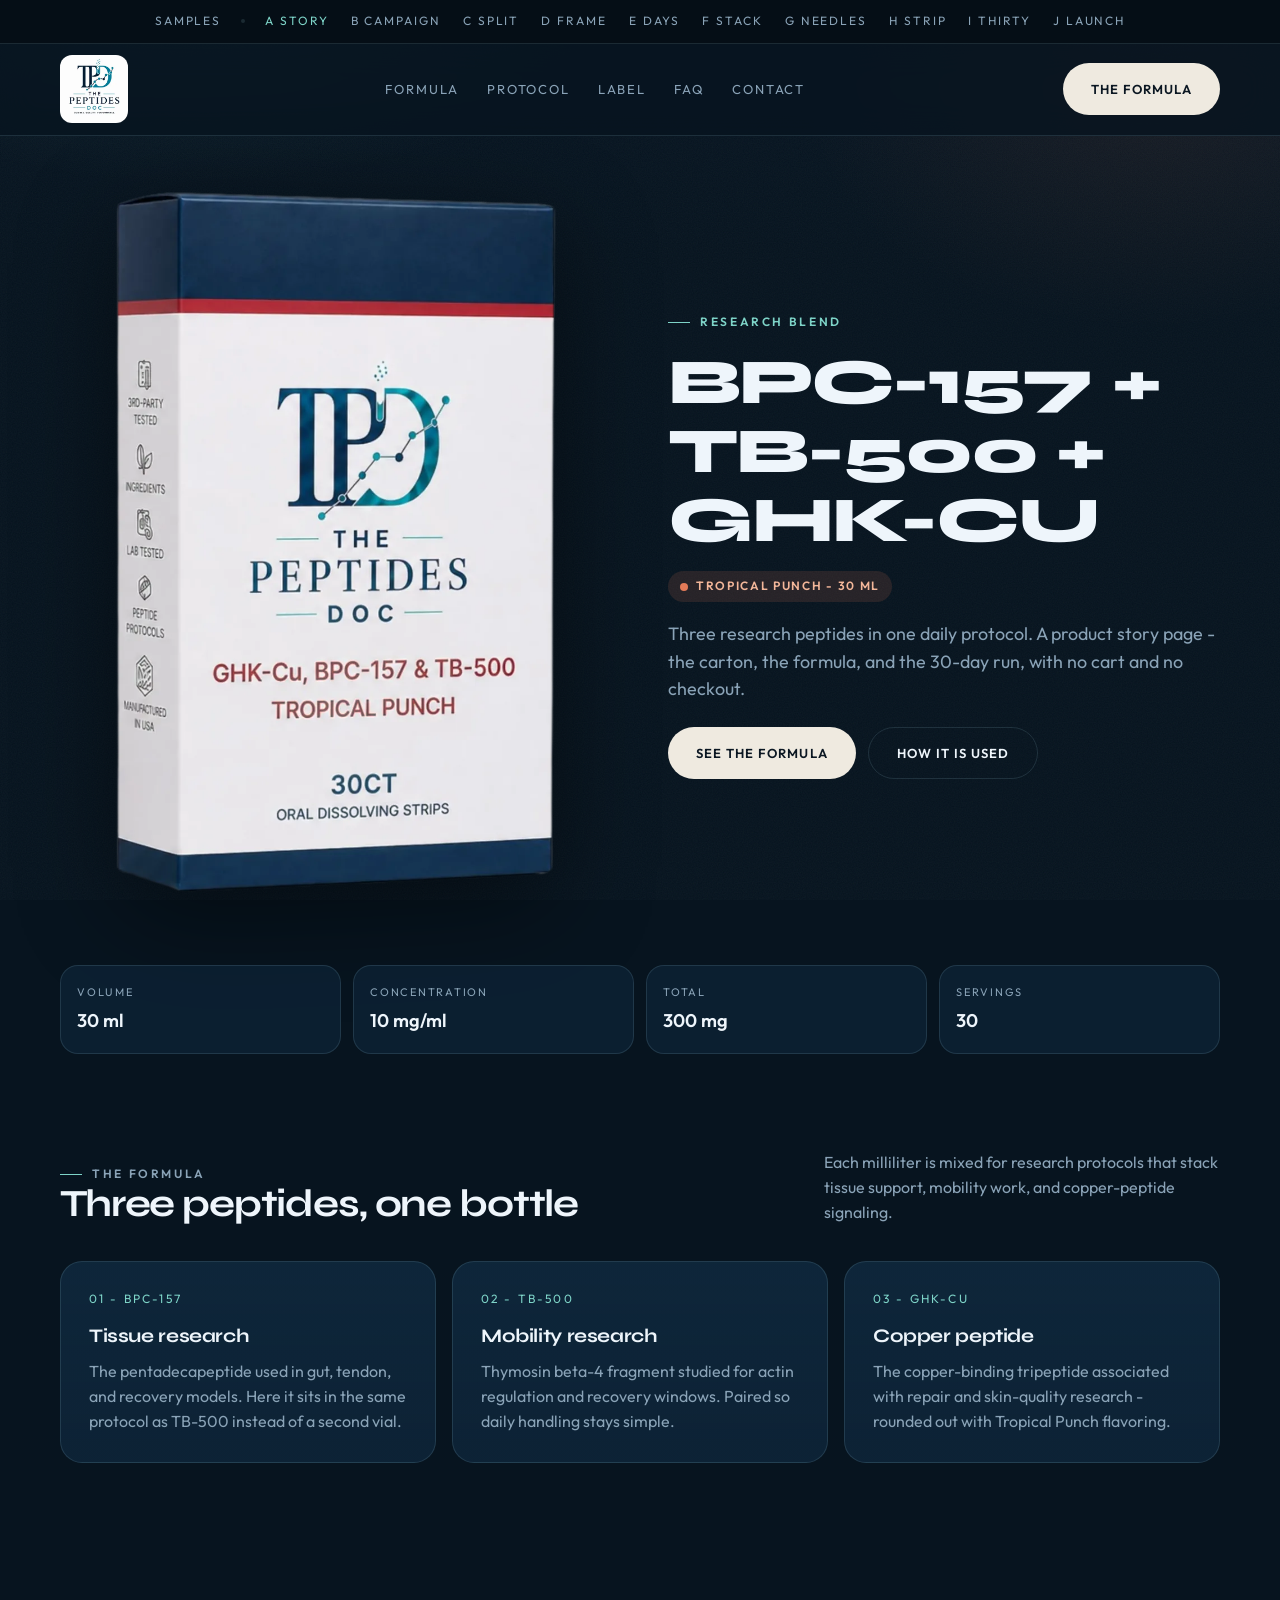
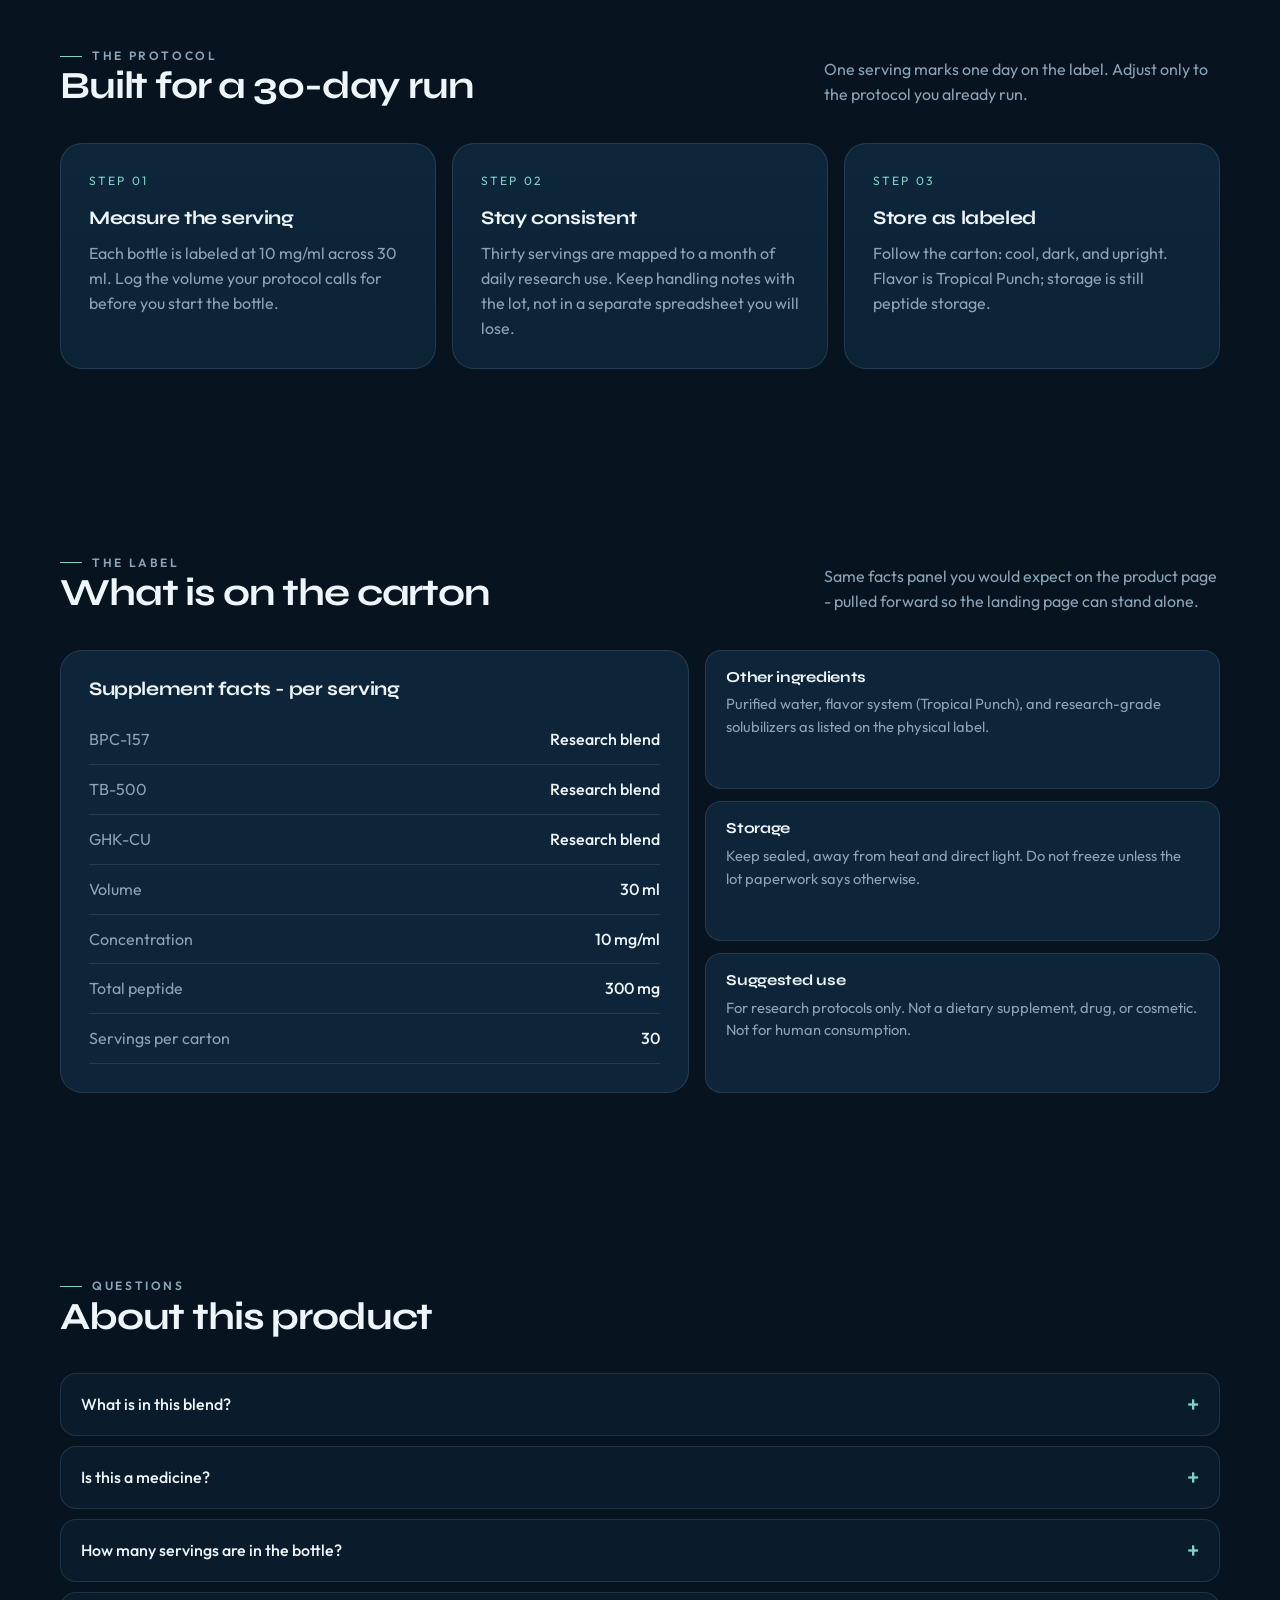
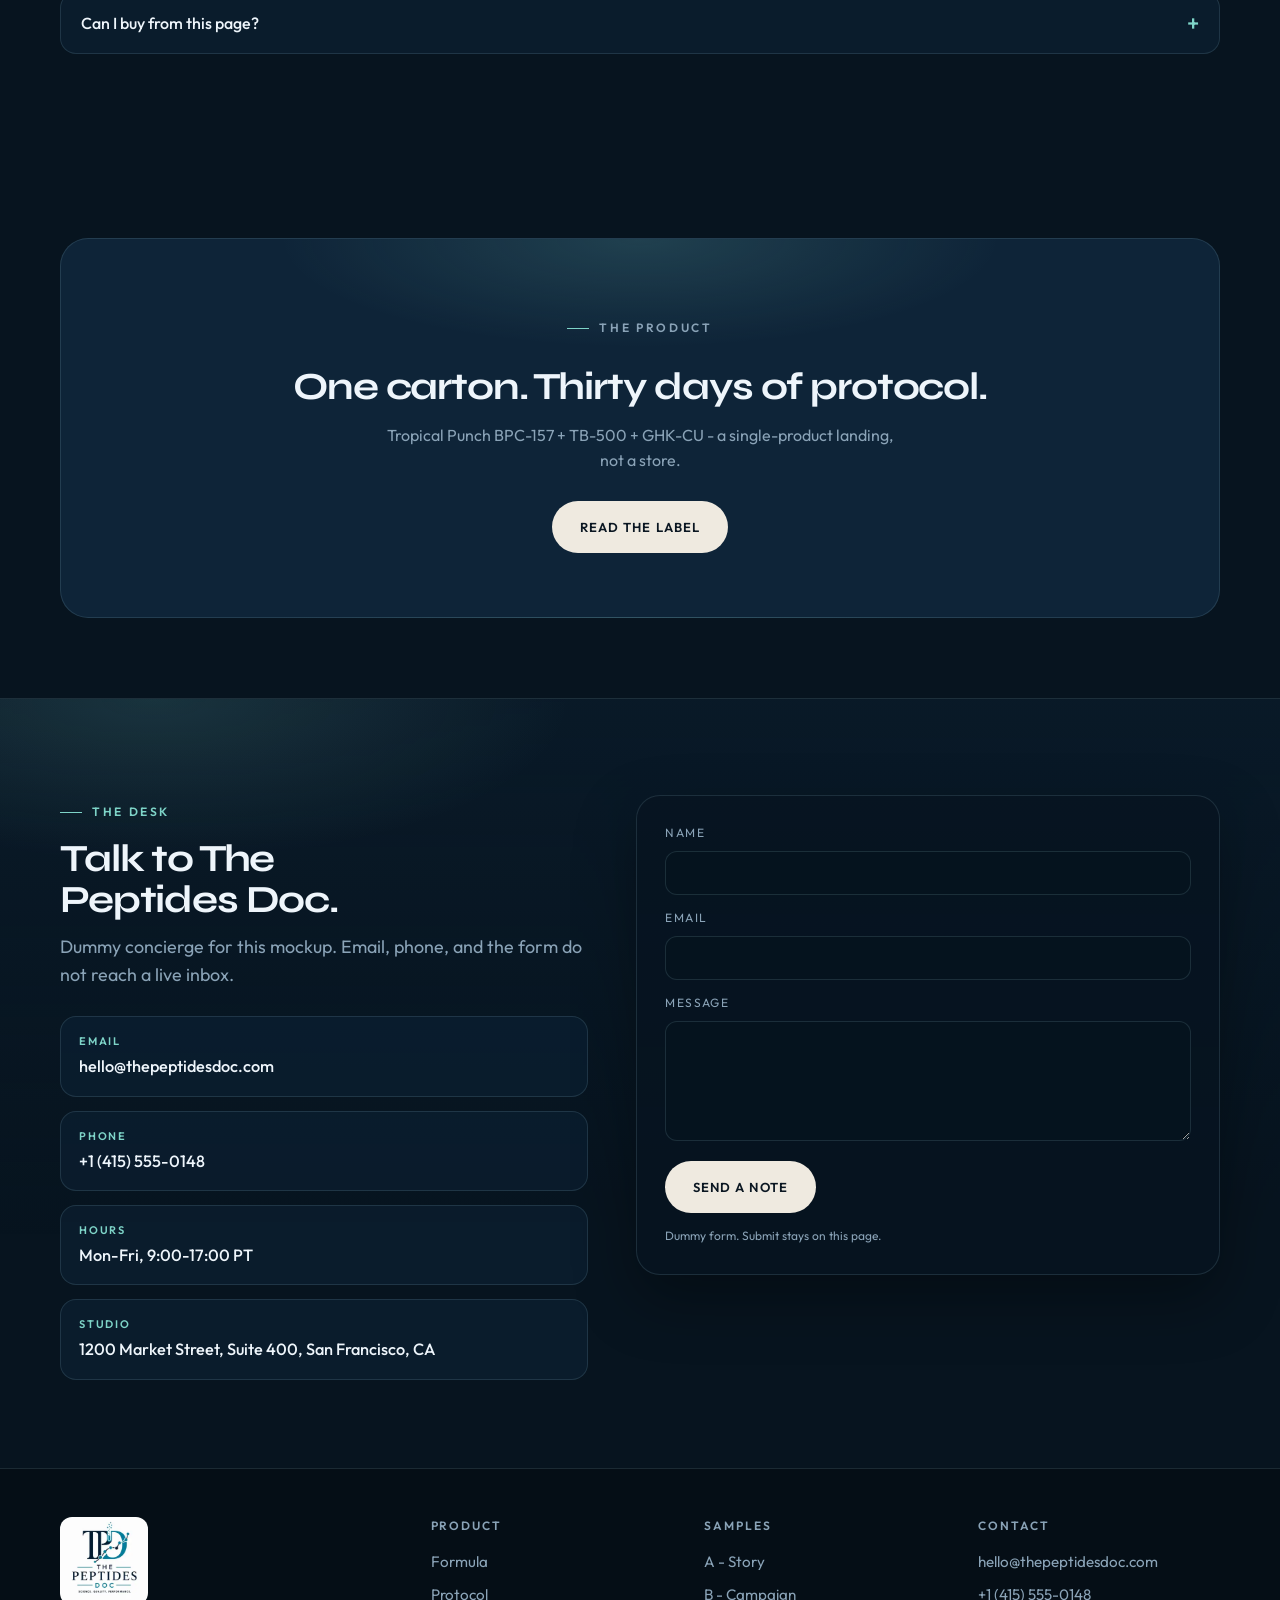
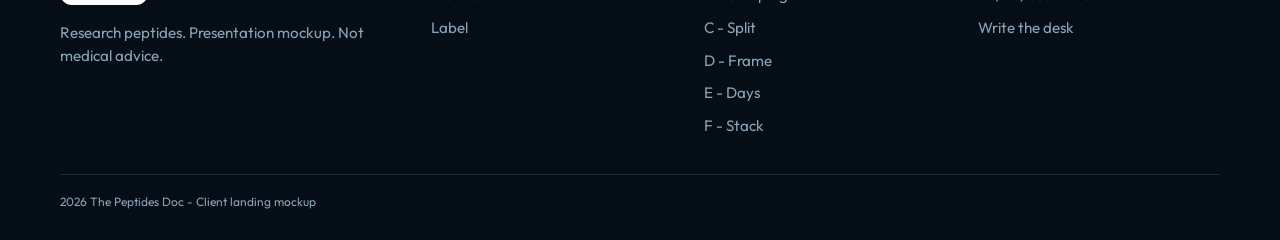
==== samples/a-store-matched copy.html @ 36b16c6d "first commit" ====
<!DOCTYPE html>
<html lang="en">
<head>
  <meta charset="UTF-8" />
  <meta name="viewport" content="width=device-width, initial-scale=1" />
  <title>Sample A - Product story | The Peptides Doc</title>
  <link rel="preconnect" href="https://fonts.googleapis.com" />
  <link rel="preconnect" href="https://fonts.gstatic.com" crossorigin />
  <link href="https://fonts.googleapis.com/css2?family=Outfit:wght@300;400;500;600;700&family=Syne:wght@600;700;800&display=swap" rel="stylesheet" />
  <link rel="stylesheet" href="../css/theme.css" />
</head>
<body class="layout-a">
  <div class="noise" aria-hidden="true"></div>
  <div class="presenter">
    <a href="../index.html">Samples</a>
    <span class="sep"></span>
    <a href="a-store-matched.html" aria-current="page">A Story</a>
    <a href="b-centered.html">B Campaign</a>
    <a href="c-split.html">C Split</a>
    <a href="d-cinematic.html">D Frame</a>
    <a href="e-timeline.html">E Days</a>
    <a href="f-chapters.html">F Stack</a>
    <a href="g-needles.html">G Needles</a>
    <a href="h-needles.html">H Strip</a>
    <a href="i-needles.html">I Thirty</a>
    <a href="j-launch.html">J Launch</a>
  </div>
  <header class="site-header">
    <div class="header-inner">
      <a class="brand" href="../index.html">
        <img src="../assets/logo.webp" alt="The Peptides Doc" />
      </a>
      <nav class="nav" aria-label="Primary">
        <a href="#formula">Formula</a>
        <a href="#protocol">Protocol</a>
        <a href="#label">Label</a>
        <a href="#faq">FAQ</a>
        <a href="#contact">Contact</a>
      </nav>
      <div class="header-cta">
        <a class="btn" href="#formula">The formula</a>
        <button class="menu-toggle" type="button" aria-expanded="false" aria-label="Open menu"><span></span></button>
      </div>
    </div>
  </header>
  <main>
    <section class="wrap hero">
      <div class="product-stage">
        <img src="../assets/product_img.webp" alt="The Peptides Doc GHK-Cu, BPC-157 and TB-500 Tropical Punch box" />
      </div>
      <div class="hero-copy">
        <p class="kicker">Research blend</p>
        <h1>BPC-157 + TB-500 + GHK-CU</h1>
        <p class="flavor-chip" style="margin: 16px 0 0"><i></i> Tropical Punch - 30 ml</p>
        <p class="lede">Three research peptides in one daily protocol. A product story page - the carton, the formula, and the 30-day run, with no cart and no checkout.</p>
        <div class="hero-actions">
          <a class="btn" href="#formula">See the formula</a>
          <a class="btn btn-ghost" href="#protocol">How it is used</a>
        </div>
      </div>
    </section>
    <section class="wrap">
      <div class="specs">
        <div class="spec"><span>Volume</span><strong>30 ml</strong></div>
        <div class="spec"><span>Concentration</span><strong>10 mg/ml</strong></div>
        <div class="spec"><span>Total</span><strong>300 mg</strong></div>
        <div class="spec"><span>Servings</span><strong>30</strong></div>
      </div>
    </section>

    <section class="section wrap" id="formula">
      <div class="section-head">
        <div>
          <p class="kicker">The formula</p>
          <h2>Three peptides, one bottle</h2>
        </div>
        <p>Each milliliter is mixed for research protocols that stack tissue support, mobility work, and copper-peptide signaling.</p>
      </div>
      <div class="grid-3">
        <article class="card">
          <div class="idx">01 - BPC-157</div>
          <h3>Tissue research</h3>
          <p>The pentadecapeptide used in gut, tendon, and recovery models. Here it sits in the same protocol as TB-500 instead of a second vial.</p>
        </article>
        <article class="card">
          <div class="idx">02 - TB-500</div>
          <h3>Mobility research</h3>
          <p>Thymosin beta-4 fragment studied for actin regulation and recovery windows. Paired so daily handling stays simple.</p>
        </article>
        <article class="card">
          <div class="idx">03 - GHK-CU</div>
          <h3>Copper peptide</h3>
          <p>The copper-binding tripeptide associated with repair and skin-quality research - rounded out with Tropical Punch flavoring.</p>
        </article>
      </div>
    </section>

    <section class="section wrap" id="protocol">
      <div class="section-head">
        <div>
          <p class="kicker">The protocol</p>
          <h2>Built for a 30-day run</h2>
        </div>
        <p>One serving marks one day on the label. Adjust only to the protocol you already run.</p>
      </div>
      <div class="grid-3">
        <article class="card">
          <div class="idx">Step 01</div>
          <h3>Measure the serving</h3>
          <p>Each bottle is labeled at 10 mg/ml across 30 ml. Log the volume your protocol calls for before you start the bottle.</p>
        </article>
        <article class="card">
          <div class="idx">Step 02</div>
          <h3>Stay consistent</h3>
          <p>Thirty servings are mapped to a month of daily research use. Keep handling notes with the lot, not in a separate spreadsheet you will lose.</p>
        </article>
        <article class="card">
          <div class="idx">Step 03</div>
          <h3>Store as labeled</h3>
          <p>Follow the carton: cool, dark, and upright. Flavor is Tropical Punch; storage is still peptide storage.</p>
        </article>
      </div>
    </section>

    <section class="section wrap" id="label">
      <div class="section-head">
        <div>
          <p class="kicker">The label</p>
          <h2>What is on the carton</h2>
        </div>
        <p>Same facts panel you would expect on the product page - pulled forward so the landing page can stand alone.</p>
      </div>
      <div class="label-grid">
        <div class="facts">
          <h3>Supplement facts - per serving</h3>
          <div class="facts-row"><span>BPC-157</span><strong>Research blend</strong></div>
          <div class="facts-row"><span>TB-500</span><strong>Research blend</strong></div>
          <div class="facts-row"><span>GHK-CU</span><strong>Research blend</strong></div>
          <div class="facts-row"><span>Volume</span><strong>30 ml</strong></div>
          <div class="facts-row"><span>Concentration</span><strong>10 mg/ml</strong></div>
          <div class="facts-row"><span>Total peptide</span><strong>300 mg</strong></div>
          <div class="facts-row"><span>Servings per carton</span><strong>30</strong></div>
        </div>
        <div class="side-notes">
          <div class="note">
            <h3>Other ingredients</h3>
            <p>Purified water, flavor system (Tropical Punch), and research-grade solubilizers as listed on the physical label.</p>
          </div>
          <div class="note">
            <h3>Storage</h3>
            <p>Keep sealed, away from heat and direct light. Do not freeze unless the lot paperwork says otherwise.</p>
          </div>
          <div class="note">
            <h3>Suggested use</h3>
            <p>For research protocols only. Not a dietary supplement, drug, or cosmetic. Not for human consumption.</p>
          </div>
        </div>
      </div>
    </section>

    <section class="section wrap" id="faq">
      <div class="section-head">
        <div>
          <p class="kicker">Questions</p>
          <h2>About this product</h2>
        </div>
      </div>
      <div class="faq">
        <div class="faq-item">
          <button type="button" aria-expanded="false">What is in this blend?<span>+</span></button>
          <div class="answer">BPC-157, TB-500, and GHK-Cu in a Tropical Punch research solution. Total labeled content is 300 mg across 30 ml at 10 mg/ml.</div>
        </div>
        <div class="faq-item">
          <button type="button" aria-expanded="false">Is this a medicine?<span>+</span></button>
          <div class="answer">No. This mockup follows a research-use brand. It is not intended to diagnose, treat, cure, or prevent any disease.</div>
        </div>
        <div class="faq-item">
          <button type="button" aria-expanded="false">How many servings are in the bottle?<span>+</span></button>
          <div class="answer">Thirty servings are printed on the spec strip, matching a 30 ml carton.</div>
        </div>
        <div class="faq-item">
          <button type="button" aria-expanded="false">Can I buy from this page?<span>+</span></button>
          <div class="answer">No. This is a product landing for the client review - story and specs only, no cart.</div>
        </div>
      </div>
    </section>

    <section class="close-cta wrap">
      <div class="panel">
        <p class="kicker" style="justify-content:center;width:100%">The product</p>
        <h2>One carton. Thirty days of protocol.</h2>
        <p>Tropical Punch BPC-157 + TB-500 + GHK-CU - a single-product landing, not a store.</p>
        <a class="btn" href="#label">Read the label</a>
      </div>
    </section>
    <section class="contact-band" id="contact">
      <div class="wrap contact-layout">
        <div class="contact-copy">
          <p class="kicker">The desk</p>
          <h2>Talk to The Peptides Doc.</h2>
          <p class="lede">Dummy concierge for this mockup. Email, phone, and the form do not reach a live inbox.</p>
          <ul class="contact-points">
            <li>
              <span>Email</span>
              <a href="mailto:hello@thepeptidesdoc.com">hello@thepeptidesdoc.com</a>
            </li>
            <li>
              <span>Phone</span>
              <a href="tel:+14155550148">+1 (415) 555-0148</a>
            </li>
            <li>
              <span>Hours</span>
              <b>Mon-Fri, 9:00-17:00 PT</b>
            </li>
            <li>
              <span>Studio</span>
              <b>1200 Market Street, Suite 400, San Francisco, CA</b>
            </li>
          </ul>
        </div>
        <form class="contact-form" action="#" method="post">
          <label>Name
            <input type="text" name="name" autocomplete="name" required />
          </label>
          <label>Email
            <input type="email" name="email" autocomplete="email" required />
          </label>
          <label>Message
            <textarea name="message" required></textarea>
          </label>
          <button class="btn" type="submit">Send a note</button>
          <p class="hint">Dummy form. Submit stays on this page.</p>
        </form>
      </div>
    </section>
  </main>
  <footer class="site-footer">
    <div class="wrap footer-grid">
      <div>
        <a class="brand" href="../index.html"><img src="../assets/logo.webp" alt="The Peptides Doc" /></a>
        <p style="margin-top:16px">Research peptides. Presentation mockup. Not medical advice.</p>
      </div>
      <div>
        <h4>Product</h4>
        <ul>
          <li><a href="#formula">Formula</a></li>
          <li><a href="#protocol">Protocol</a></li>
          <li><a href="#label">Label</a></li>
        </ul>
      </div>
      <div>
        <h4>Samples</h4>
        <ul>
          <li><a href="a-store-matched.html">A - Story</a></li>
          <li><a href="b-centered.html">B - Campaign</a></li>
          <li><a href="c-split.html">C - Split</a></li>
          <li><a href="d-cinematic.html">D - Frame</a></li>
          <li><a href="e-timeline.html">E - Days</a></li>
          <li><a href="f-chapters.html">F - Stack</a></li>
        </ul>
      </div>
      <div>
        <h4>Contact</h4>
        <ul>
          <li><a href="mailto:hello@thepeptidesdoc.com">hello@thepeptidesdoc.com</a></li>
          <li><a href="tel:+14155550148">+1 (415) 555-0148</a></li>
          <li><a href="#contact">Write the desk</a></li>
        </ul>
      </div>
    </div>
    <div class="wrap legal">2026 The Peptides Doc - Client landing mockup</div>
  </footer>
  <script src="../js/main.js"></script>
</body>
</html>
---- css/theme.css ----
:root {
  --bg: #07141f;
  --bg-2: #0a1b2c;
  --card: #0e2438;
  --card-2: #123049;
  --line: rgba(160, 210, 225, 0.14);
  --text: #eef5fb;
  --muted: #8aa3b7;
  --accent: #7ed4c8;
  --accent-dim: rgba(126, 212, 200, 0.14);
  --punch: #e27a58;
  --btn: #efeae0;
  --btn-text: #0b1722;
  --shadow: 0 24px 60px rgba(0, 0, 0, 0.35);
  --radius: 18px;
  --display: "Syne", system-ui, sans-serif;
  --sans: "Outfit", system-ui, sans-serif;
  --header: 92px;
  --presenter: 42px;
}

*,
*::before,
*::after {
  box-sizing: border-box;
}

html {
  scroll-behavior: smooth;
}

body {
  margin: 0;
  min-height: 100vh;
  font-family: var(--sans);
  color: var(--text);
  background: var(--bg);
  line-height: 1.55;
}

body::before {
  content: "";
  position: fixed;
  inset: 0;
  pointer-events: none;
  z-index: 0;
  background:
    radial-gradient(900px 500px at 15% -10%, rgba(126, 212, 200, 0.12), transparent 55%),
    radial-gradient(700px 480px at 90% 10%, rgba(226, 122, 88, 0.08), transparent 50%),
    linear-gradient(180deg, #081623 0%, var(--bg) 28%, var(--bg) 100%);
}

img {
  max-width: 100%;
  display: block;
}

a {
  color: inherit;
  text-decoration: none;
}

button,
input {
  font: inherit;
}

.noise {
  position: fixed;
  inset: 0;
  pointer-events: none;
  z-index: 1;
  opacity: 0.045;
  background-image: url("data:image/svg+xml,%3Csvg xmlns='http://www.w3.org/2000/svg' width='160' height='160'%3E%3Cfilter id='n'%3E%3CfeTurbulence type='fractalNoise' baseFrequency='.8' numOctaves='4' stitchTiles='stitch'/%3E%3C/filter%3E%3Crect width='100%25' height='100%25' filter='url(%23n)'/%3E%3C/svg%3E");
}

.presenter,
.site-header,
main,
.site-footer {
  position: relative;
  z-index: 2;
}

/* Presenter strip */
.presenter {
  height: auto;
  min-height: var(--presenter);
  display: flex;
  align-items: center;
  justify-content: center;
  flex-wrap: wrap;
  gap: 14px 18px;
  padding: 8px 16px;
  background: #050e16;
  border-bottom: 1px solid var(--line);
  font-size: 12px;
  letter-spacing: 0.16em;
  text-transform: uppercase;
  color: var(--muted);
}

.presenter a {
  color: var(--muted);
  padding: 4px 2px;
}

.presenter a:hover,
.presenter a[aria-current="page"] {
  color: var(--accent);
}

.presenter .sep {
  width: 4px;
  height: 4px;
  border-radius: 50%;
  background: var(--line);
}

/* Header */
.site-header {
  position: sticky;
  top: 0;
  z-index: 20;
  height: var(--header);
  display: flex;
  align-items: center;
  backdrop-filter: blur(16px);
  background: rgba(7, 20, 31, 0.78);
  border-bottom: 1px solid var(--line);
}

.header-inner,
.wrap {
  width: min(1160px, calc(100% - 40px));
  margin: 0 auto;
}

.header-inner {
  display: flex;
  align-items: center;
  justify-content: space-between;
  gap: 24px;
}

.brand {
  display: flex;
  align-items: center;
  gap: 12px;
}

.brand img {
  display: block;
  height: 68px;
  width: auto;
  border-radius: 12px;
  background: #fff;
}

.site-footer .brand img {
  height: 88px;
}

.nav {
  display: flex;
  gap: 28px;
  font-size: 13px;
  letter-spacing: 0.14em;
  text-transform: uppercase;
  color: var(--muted);
}

.nav a:hover {
  color: var(--text);
}

.header-cta {
  display: flex;
  align-items: center;
  gap: 12px;
}

.menu-toggle {
  display: none;
  width: 42px;
  height: 42px;
  border: 1px solid var(--line);
  background: transparent;
  color: var(--text);
  border-radius: 10px;
  cursor: pointer;
  place-items: center;
}

.menu-toggle span,
.menu-toggle span::before,
.menu-toggle span::after {
  display: block;
  width: 16px;
  height: 2px;
  background: currentColor;
  position: relative;
}

.menu-toggle span::before,
.menu-toggle span::after {
  content: "";
  position: absolute;
  left: 0;
}

.menu-toggle span::before {
  top: -5px;
}

.menu-toggle span::after {
  top: 5px;
}

/* Buttons */
.btn {
  display: inline-flex;
  align-items: center;
  justify-content: center;
  gap: 8px;
  min-height: 52px;
  padding: 0 28px;
  border: 0;
  border-radius: 999px;
  background: var(--btn);
  color: var(--btn-text);
  font-weight: 600;
  letter-spacing: 0.08em;
  text-transform: uppercase;
  font-size: 13px;
  cursor: pointer;
  transition: transform 0.2s ease, box-shadow 0.2s ease;
}

.btn:hover {
  transform: translateY(-1px);
  box-shadow: 0 10px 28px rgba(239, 234, 224, 0.18);
}

.btn-ghost {
  background: transparent;
  color: var(--text);
  border: 1px solid var(--line);
}

.btn-ghost:hover {
  box-shadow: none;
  border-color: var(--accent);
}

.btn-block {
  width: 100%;
}

/* Type */
.kicker {
  display: inline-flex;
  align-items: center;
  gap: 10px;
  color: var(--accent);
  letter-spacing: 0.22em;
  text-transform: uppercase;
  font-size: 12px;
  font-weight: 600;
  margin: 0 0 16px;
}

.kicker::before {
  content: "";
  width: 22px;
  height: 1px;
  background: var(--accent);
}

h1,
h2,
h3 {
  font-family: var(--display);
  line-height: 1.08;
  margin: 0;
  letter-spacing: -0.03em;
}

h1 {
  font-size: clamp(2.4rem, 5vw, 4.4rem);
  font-weight: 800;
}

h2 {
  font-size: clamp(1.8rem, 3vw, 2.8rem);
}

h3 {
  font-size: 1.2rem;
  letter-spacing: -0.02em;
}

.lede {
  font-size: 1.12rem;
  color: var(--muted);
  max-width: 46ch;
}

.section {
  padding: 88px 0;
}

.section-head {
  display: flex;
  justify-content: space-between;
  align-items: end;
  gap: 24px;
  margin-bottom: 36px;
}

.section-head p {
  color: var(--muted);
  max-width: 36ch;
  margin: 0;
}

.flavor-chip {
  display: inline-flex;
  align-items: center;
  gap: 8px;
  padding: 6px 12px;
  border-radius: 999px;
  background: rgba(226, 122, 88, 0.14);
  color: #f3b79a;
  font-size: 12px;
  letter-spacing: 0.14em;
  text-transform: uppercase;
  font-weight: 600;
}

.flavor-chip i {
  width: 8px;
  height: 8px;
  border-radius: 50%;
  background: var(--punch);
  display: block;
}

/* Product stage */
.product-stage {
  position: relative;
  display: grid;
  place-items: center;
}

.product-stage img {
  width: min(440px, 100%);
  height: auto;
  filter: drop-shadow(0 28px 50px rgba(0, 0, 0, 0.45));
  border-radius: 0;
  mix-blend-mode: lighten;
}

.product-stage::after {
  content: "";
  position: absolute;
  width: 70%;
  height: 40%;
  bottom: 6%;
  border-radius: 50%;
  background: radial-gradient(circle, rgba(126, 212, 200, 0.28), transparent 70%);
  z-index: -1;
  filter: blur(8px);
}

/* Specs */
.specs {
  display: grid;
  grid-template-columns: repeat(4, 1fr);
  gap: 12px;
}

.spec {
  background: rgba(14, 36, 56, 0.7);
  border: 1px solid var(--line);
  border-radius: var(--radius);
  padding: 18px 16px;
}

.spec span {
  display: block;
  color: var(--muted);
  font-size: 11px;
  letter-spacing: 0.16em;
  text-transform: uppercase;
}

.spec strong {
  display: block;
  margin-top: 6px;
  font-size: 1.15rem;
  font-weight: 600;
}

/* Cards */
.grid-3 {
  display: grid;
  grid-template-columns: repeat(3, 1fr);
  gap: 16px;
}

.card {
  background: linear-gradient(180deg, rgba(18, 48, 73, 0.65), rgba(14, 36, 56, 0.9));
  border: 1px solid var(--line);
  border-radius: 22px;
  padding: 28px;
  min-height: 100%;
}

.card .idx {
  color: var(--accent);
  font-size: 12px;
  letter-spacing: 0.18em;
  text-transform: uppercase;
  margin-bottom: 18px;
}

.card p {
  color: var(--muted);
  margin: 12px 0 0;
}

.hero-actions {
  margin-top: 24px;
  display: flex;
  gap: 12px;
  flex-wrap: wrap;
}

.pay-hint {
  color: var(--muted);
  font-size: 13px;
  text-align: center;
  margin-top: 14px;
}

/* Label */
.label-grid {
  display: grid;
  grid-template-columns: 1.1fr 0.9fr;
  gap: 16px;
}

.facts {
  background: var(--card);
  border: 1px solid var(--line);
  border-radius: 22px;
  padding: 28px;
}

.facts h3 {
  margin-bottom: 16px;
}

.facts-row {
  display: flex;
  justify-content: space-between;
  gap: 16px;
  padding: 12px 0;
  border-bottom: 1px solid var(--line);
  color: var(--muted);
}

.facts-row strong {
  color: var(--text);
  font-weight: 500;
}

.side-notes {
  display: grid;
  gap: 12px;
}

.note {
  background: var(--card);
  border: 1px solid var(--line);
  border-radius: 16px;
  padding: 18px 20px;
}

.note h3 {
  font-size: 0.95rem;
  margin-bottom: 8px;
}

.note p {
  margin: 0;
  color: var(--muted);
  font-size: 0.92rem;
}

/* FAQ */
.faq {
  display: grid;
  gap: 10px;
}

.faq-item {
  border: 1px solid var(--line);
  border-radius: 16px;
  background: rgba(14, 36, 56, 0.55);
  overflow: hidden;
}

.faq-item button {
  width: 100%;
  text-align: left;
  background: transparent;
  border: 0;
  color: var(--text);
  padding: 18px 20px;
  display: flex;
  justify-content: space-between;
  align-items: center;
  gap: 16px;
  cursor: pointer;
  font-weight: 500;
}

.faq-item button span {
  color: var(--accent);
  font-size: 1.4rem;
  line-height: 1;
}

.faq-item .answer {
  display: none;
  padding: 0 20px 18px;
  color: var(--muted);
}

.faq-item.open .answer {
  display: block;
}

/* Close CTA */
.close-cta {
  text-align: center;
  padding: 96px 0 80px;
}

.close-cta .panel {
  background:
    radial-gradient(600px 180px at 50% 0%, rgba(126, 212, 200, 0.16), transparent 60%),
    var(--card);
  border: 1px solid var(--line);
  border-radius: 28px;
  padding: 64px 24px;
}

.close-cta p {
  color: var(--muted);
  max-width: 46ch;
  margin: 16px auto 28px;
}

/* Footer */
.site-footer {
  border-top: 1px solid var(--line);
  padding: 48px 0 28px;
  background: #050e16;
}

.footer-grid {
  display: grid;
  grid-template-columns: 1.4fr repeat(3, 1fr);
  gap: 32px;
  margin-bottom: 36px;
}

.site-footer h4 {
  margin: 0 0 14px;
  font-size: 12px;
  letter-spacing: 0.16em;
  text-transform: uppercase;
  color: var(--muted);
  font-weight: 600;
}

.site-footer a,
.site-footer p {
  color: var(--muted);
  font-size: 0.95rem;
}

.site-footer ul {
  list-style: none;
  margin: 0;
  padding: 0;
  display: grid;
  gap: 8px;
}

.legal {
  border-top: 1px solid var(--line);
  padding-top: 18px;
  font-size: 12px;
  color: var(--muted);
}

.site-footer a:hover {
  color: var(--accent);
}

.contact-band {
  padding: 96px 0 88px;
  border-top: 1px solid var(--line);
  scroll-margin-top: 140px;
  background:
    radial-gradient(720px 280px at 12% 0%, rgba(126, 212, 200, 0.14), transparent 58%),
    linear-gradient(180deg, rgba(14, 36, 56, 0.35), transparent 70%);
}

.contact-layout {
  display: grid;
  grid-template-columns: 0.95fr 1.05fr;
  gap: 48px;
  align-items: start;
}

.contact-copy h2 {
  margin-bottom: 12px;
  max-width: 14ch;
}

.contact-copy .lede {
  margin: 0 0 28px;
}

.contact-points {
  list-style: none;
  margin: 0;
  padding: 0;
  display: grid;
  gap: 14px;
}

.contact-points li {
  display: grid;
  gap: 4px;
  padding: 16px 18px;
  border: 1px solid var(--line);
  border-radius: 16px;
  background: rgba(14, 36, 56, 0.55);
}

.contact-points span {
  font-size: 11px;
  letter-spacing: 0.16em;
  text-transform: uppercase;
  color: var(--accent);
  font-weight: 600;
}

.contact-points a,
.contact-points b {
  color: var(--text);
  font-weight: 500;
  font-size: 1.02rem;
}

.contact-form {
  display: grid;
  gap: 14px;
  padding: 28px;
  border: 1px solid var(--line);
  border-radius: 24px;
  background: rgba(8, 20, 32, 0.72);
  box-shadow: var(--shadow);
}

.contact-form label {
  display: grid;
  gap: 8px;
  font-size: 12px;
  letter-spacing: 0.12em;
  text-transform: uppercase;
  color: var(--muted);
}

.contact-form input,
.contact-form textarea {
  width: 100%;
  border: 1px solid var(--line);
  border-radius: 12px;
  background: rgba(7, 20, 31, 0.85);
  color: var(--text);
  padding: 12px 14px;
  font: inherit;
  letter-spacing: 0;
  text-transform: none;
}

.contact-form textarea {
  min-height: 120px;
  resize: vertical;
}

.contact-form input:focus,
.contact-form textarea:focus {
  outline: 2px solid rgba(126, 212, 200, 0.45);
  border-color: var(--accent);
}

.contact-form .btn {
  justify-self: start;
  margin-top: 6px;
}

.contact-form .hint {
  margin: 0;
  color: var(--muted);
  font-size: 12px;
}

/* Hub */
.hub-hero {
  padding: 72px 0 24px;
  text-align: center;
}

.hub-hero p {
  color: var(--muted);
  max-width: 52ch;
  margin: 16px auto 0;
}

.sample-grid {
  display: grid;
  grid-template-columns: repeat(3, 1fr);
  gap: 18px;
  padding: 28px 0 80px;
}

.sample-card {
  display: flex;
  flex-direction: column;
  border: 1px solid var(--line);
  border-radius: 24px;
  overflow: hidden;
  background: var(--card);
  min-height: 420px;
  transition: transform 0.2s ease, border-color 0.2s ease;
}

.sample-card:hover {
  transform: translateY(-4px);
  border-color: rgba(126, 212, 200, 0.4);
}

.sample-preview {
  height: 240px;
  position: relative;
  background: #0a1a29;
  overflow: hidden;
}

.mini-a,
.mini-b,
.mini-c {
  position: absolute;
  inset: 24px;
}

.mini-a {
  display: grid;
  grid-template-columns: 0.9fr 1.1fr;
  gap: 12px;
}

.mini-box {
  background: #efeae0;
  border-radius: 12px;
}

.mini-lines {
  display: grid;
  align-content: start;
  gap: 8px;
  padding-top: 12px;
}

.mini-lines i,
.mini-lines b,
.mini-lines em {
  display: block;
  height: 8px;
  border-radius: 99px;
  background: rgba(255, 255, 255, 0.16);
}

.mini-lines b {
  width: 80%;
  height: 14px;
  background: rgba(255, 255, 255, 0.55);
}

.mini-lines em {
  width: 42%;
  height: 18px;
  background: var(--btn);
}

.mini-b {
  display: grid;
  justify-items: center;
  gap: 10px;
}

.mini-b .mini-box {
  width: 92px;
  height: 92px;
}

.mini-b .mini-lines {
  width: 70%;
  justify-items: center;
}

.mini-c {
  display: grid;
  grid-template-columns: 0.7fr 1.3fr;
  gap: 10px;
}

.mini-c .mini-box {
  height: 100%;
}

.sample-meta {
  padding: 22px 22px 24px;
}

.sample-meta span {
  color: var(--accent);
  font-size: 11px;
  letter-spacing: 0.18em;
  text-transform: uppercase;
}

.sample-meta h2 {
  font-size: 1.4rem;
  margin: 8px 0 8px;
}

.sample-meta p {
  margin: 0;
  color: var(--muted);
  font-size: 0.95rem;
}

/* Layout A */
.layout-a .hero {
  display: grid;
  grid-template-columns: 1fr 1fr;
  gap: 56px;
  align-items: center;
  padding: 56px 0 32px;
}

.layout-a .hero-copy .lede {
  margin: 18px 0 22px;
}

.layout-a .specs {
  margin: 40px 0 8px;
}

/* Layout B */
.layout-b .hero {
  text-align: center;
  padding: 48px 0 24px;
}

.layout-b .hero-copy {
  max-width: 760px;
  margin: 0 auto 8px;
}

.layout-b .lede {
  margin: 16px auto 24px;
}

.layout-b .hero-actions {
  display: flex;
  justify-content: center;
  gap: 12px;
  flex-wrap: wrap;
}

.layout-b .kicker,
.layout-b .section-head {
  justify-content: center;
  text-align: center;
}

.layout-b .kicker {
  width: 100%;
}

.layout-b .section-head {
  flex-direction: column;
  align-items: center;
}

.layout-b .section-head p,
.layout-b .lede {
  margin-left: auto;
  margin-right: auto;
}

.layout-b .specs {
  margin-top: 48px;
}

.layout-b .product-stage {
  margin: 8px 0 28px;
}

/* Layout C */
.layout-c .split {
  display: grid;
  grid-template-columns: 420px 1fr;
  gap: 48px;
  align-items: start;
  padding: 40px 0 72px;
}

.layout-c .sticky-panel {
  position: sticky;
  top: calc(var(--header) + 24px);
  background: rgba(14, 36, 56, 0.72);
  border: 1px solid var(--line);
  border-radius: 28px;
  padding: 28px 24px 24px;
  backdrop-filter: blur(12px);
}

.layout-c .sticky-panel h1 {
  font-size: clamp(1.7rem, 2.4vw, 2.3rem);
  margin: 10px 0 8px;
}

.layout-c .sticky-panel .lede {
  font-size: 0.98rem;
  margin: 0 0 16px;
}

.layout-c .sticky-panel .hero-actions {
  flex-direction: column;
}

.layout-c .story .section {
  padding: 0 0 56px;
}

.layout-c .story .section:first-child {
  padding-top: 8px;
}

/* Hub mini D E F */
.mini-d {
  display: grid;
  align-content: center;
  justify-items: start;
  gap: 10px;
}

.mini-d b {
  width: 90%;
  height: 22px;
}

.mini-d .mini-box {
  width: 70px;
  height: 88px;
  justify-self: end;
  margin-top: -70px;
}

.mini-e {
  display: grid;
  gap: 14px;
  padding-left: 12px;
  border-left: 2px solid rgba(126, 212, 200, 0.4);
}

.mini-e i {
  width: 60%;
}

.mini-f {
  display: grid;
  grid-template-rows: 1fr 1fr 1fr;
  gap: 8px;
}

.mini-f span {
  display: block;
  border-radius: 8px;
  background: rgba(126, 212, 200, 0.18);
}

.mini-f span:nth-child(2) {
  background: rgba(226, 122, 88, 0.22);
}

.mini-f span:nth-child(3) {
  background: rgba(255, 255, 255, 0.12);
}

/* Layout D cinematic */
.layout-d .cine {
  min-height: calc(100vh - var(--header) - 52px);
  display: grid;
  grid-template-columns: 1.05fr 0.95fr;
  gap: 32px;
  align-items: center;
  padding: 36px 0 56px;
}

.layout-d .cine h1 {
  font-size: clamp(2.8rem, 7vw, 5.6rem);
  line-height: 0.9;
}

.layout-d .cine .lede {
  margin: 20px 0 0;
  max-width: 38ch;
}

.cine-visual {
  position: relative;
}

.pill {
  position: absolute;
  border: 1px solid var(--line);
  background: rgba(7, 20, 31, 0.78);
  backdrop-filter: blur(10px);
  border-radius: 999px;
  padding: 8px 14px;
  font-size: 12px;
  letter-spacing: 0.08em;
  text-transform: uppercase;
  color: var(--accent);
  white-space: nowrap;
}

.pill-1 { top: 8%; left: -8%; }
.pill-2 { top: 42%; right: -6%; }
.pill-3 { bottom: 14%; left: 0; }
.pill-4 { top: 12%; right: 4%; color: #f3b79a; }

.scroll-cue {
  margin: 0;
  color: var(--muted);
  letter-spacing: 0.2em;
  text-transform: uppercase;
  font-size: 11px;
}

/* Layout E timeline */
.layout-e .intro {
  display: grid;
  grid-template-columns: 280px 1fr;
  gap: 48px;
  align-items: center;
  padding: 40px 0 24px;
}

.layout-e .intro .product-stage img {
  width: min(260px, 100%);
}

.timeline {
  position: relative;
  margin: 24px 0 8px;
  padding-left: 8px;
}

.t-item {
  display: grid;
  grid-template-columns: 140px 1fr;
  gap: 28px;
  padding: 0 0 48px 36px;
  border-left: 1px solid var(--line);
  position: relative;
}

.t-item::before {
  content: "";
  position: absolute;
  left: -5px;
  top: 6px;
  width: 9px;
  height: 9px;
  border-radius: 50%;
  background: var(--accent);
  box-shadow: 0 0 0 4px var(--accent-dim);
}

.t-item .when {
  color: var(--accent);
  letter-spacing: 0.16em;
  text-transform: uppercase;
  font-size: 12px;
  font-weight: 600;
  margin: 0;
}

.t-item h3 {
  margin: 0 0 8px;
}

.t-item p {
  margin: 0;
  color: var(--muted);
}

.t-item:last-child {
  border-left-color: transparent;
  padding-bottom: 12px;
}

/* Layout F chapters */
.chapter {
  display: grid;
  grid-template-columns: 0.4fr 1.2fr 0.8fr;
  gap: 32px;
  align-items: center;
  padding: 72px 0;
  border-top: 1px solid var(--line);
}

.chapter-num {
  font-family: var(--display);
  font-size: clamp(4rem, 10vw, 8rem);
  line-height: 0.8;
  color: rgba(238, 245, 251, 0.08);
  letter-spacing: -0.06em;
}

.chapter h2 {
  margin: 8px 0 12px;
}

.chapter p {
  margin: 0;
  color: var(--muted);
  max-width: 42ch;
}

.chapter-accent {
  height: 8px;
  border-radius: 99px;
  background: var(--accent);
  width: 72px;
}

.ch-tb .chapter-accent { background: #7ea8d4; }
.ch-ghk .chapter-accent { background: var(--punch); }

.combine {
  display: grid;
  grid-template-columns: 1fr 1fr;
  gap: 40px;
  align-items: center;
  padding: 64px 0 40px;
  border-top: 1px solid var(--line);
}

/* Layout G - without the needles */
.layout-g .g-hero {
  position: relative;
  padding: 28px 0 72px;
  text-align: center;
  overflow: hidden;
}

.layout-g .g-hero h1 {
  font-size: clamp(2.6rem, 9vw, 6rem);
  line-height: 0.88;
  max-width: 12ch;
  margin: 0 auto 8px;
  position: relative;
  z-index: 1;
}

.layout-g .g-hero .kicker {
  justify-content: center;
  width: 100%;
}

.g-stage {
  position: relative;
  max-width: 520px;
  margin: 8px auto 0;
  z-index: 1;
}

.g-stage .g-num {
  position: absolute;
  left: 50%;
  top: 46%;
  transform: translate(-50%, -50%);
  font-family: var(--display);
  font-size: clamp(8rem, 22vw, 16rem);
  line-height: 0.7;
  color: rgba(126, 212, 200, 0.1);
  letter-spacing: -0.08em;
  z-index: 0;
  pointer-events: none;
}

.g-stage img {
  position: relative;
  z-index: 1;
  width: min(380px, 78%);
  margin: 0 auto;
  mix-blend-mode: lighten;
  filter: drop-shadow(0 32px 50px rgba(0, 0, 0, 0.5));
}

.g-meta {
  display: flex;
  justify-content: center;
  gap: 28px;
  flex-wrap: wrap;
  margin-top: 18px;
  position: relative;
  z-index: 1;
  color: var(--muted);
  font-size: 13px;
  letter-spacing: 0.12em;
  text-transform: uppercase;
}

.g-meta b {
  color: var(--text);
  font-weight: 600;
}

.steps-split {
  display: grid;
  grid-template-columns: 0.9fr 1.1fr;
  gap: 48px;
  align-items: center;
}

.step-list {
  display: grid;
  gap: 14px;
}

.step-list article {
  display: grid;
  grid-template-columns: 56px 1fr;
  gap: 16px;
  align-items: start;
  padding: 18px 20px;
  border: 1px solid var(--line);
  border-radius: 18px;
  background: rgba(14, 36, 56, 0.55);
}

.step-list .n {
  font-family: var(--display);
  font-size: 1.4rem;
  color: var(--accent);
  line-height: 1;
}

.step-list h3 {
  margin: 0 0 4px;
}

.step-list p {
  margin: 0;
  color: var(--muted);
  font-size: 0.95rem;
}

.stat-row {
  display: grid;
  grid-template-columns: repeat(3, 1fr);
  gap: 12px;
}

.stat-row article {
  border: 1px solid var(--line);
  border-radius: 20px;
  padding: 28px 22px;
  background: var(--card);
}

.stat-row span {
  display: block;
  color: var(--accent);
  font-size: 11px;
  letter-spacing: 0.16em;
  text-transform: uppercase;
  margin-bottom: 10px;
}

.stat-row strong {
  display: block;
  font-family: var(--display);
  font-size: 1.55rem;
  letter-spacing: -0.03em;
  margin-bottom: 8px;
}

.stat-row p {
  margin: 0;
  color: var(--muted);
}

.rail {
  display: grid;
  gap: 0;
}

.rail article {
  display: grid;
  grid-template-columns: 80px 1fr;
  gap: 20px;
  padding: 28px 0;
  border-top: 1px solid var(--line);
}

.rail article:last-child {
  border-bottom: 1px solid var(--line);
}

.rail .n {
  font-family: var(--display);
  font-size: 2rem;
  color: rgba(126, 212, 200, 0.7);
}

.rail p {
  margin: 8px 0 0;
  color: var(--muted);
}

.mini-g {
  display: grid;
  justify-items: center;
  align-content: center;
  gap: 8px;
}

.mini-g b {
  width: 78%;
  height: 16px;
}

.mini-h {
  position: absolute;
  inset: 24px;
  display: grid;
  grid-template-columns: 0.9fr 1.1fr;
  gap: 12px;
  align-items: center;
}

.mini-i {
  position: absolute;
  inset: 24px;
  display: grid;
  justify-items: center;
  align-content: center;
  gap: 6px;
}

.mini-i b {
  font-family: var(--display);
  font-size: 3.2rem;
  line-height: 0.8;
  color: rgba(126, 212, 200, 0.55);
  letter-spacing: -0.06em;
}

.mini-i .mini-box {
  width: 72px;
  height: 72px;
}

.mini-j {
  position: absolute;
  inset: 24px;
  display: grid;
  grid-template-columns: 1.1fr 0.9fr;
  gap: 12px;
  align-items: center;
}

/* Toast for dummy CTA */
.toast {
  position: fixed;
  left: 50%;
  bottom: 24px;
  transform: translateX(-50%) translateY(20px);
  background: var(--btn);
  color: var(--btn-text);
  padding: 12px 18px;
  border-radius: 999px;
  font-size: 13px;
  font-weight: 600;
  opacity: 0;
  pointer-events: none;
  z-index: 40;
  transition: 0.25s ease;
}

.toast.show {
  opacity: 1;
  transform: translateX(-50%) translateY(0);
}

.reveal {
  opacity: 0;
  transform: translateY(22px);
  transition: opacity 0.7s ease var(--d, 0ms), transform 0.75s cubic-bezier(0.22, 1, 0.36, 1) var(--d, 0ms);
}

.reveal.is-in {
  opacity: 1;
  transform: none;
}

.layout-g .product-stage img,
.layout-h .hx-shot img,
.layout-i .ix-pack img,
.layout-j .jx-hero-visual img {
  animation: pack-float 5.8s ease-in-out infinite;
}

.layout-i .ix-giant {
  animation: giant-in 1.15s cubic-bezier(0.22, 1, 0.36, 1) both;
}

.hx-banner {
  animation: banner-in 0.9s ease both;
}

@keyframes pack-float {
  0%,
  100% {
    transform: translateY(0);
  }
  50% {
    transform: translateY(-12px);
  }
}

@keyframes giant-in {
  from {
    opacity: 0;
    transform: scale(0.88);
  }
  to {
    opacity: 1;
    transform: none;
  }
}

@keyframes banner-in {
  from {
    letter-spacing: 0.08em;
    opacity: 0;
  }
  to {
    opacity: 1;
  }
}

@media (max-width: 960px) {
  .nav {
    display: none;
  }

  body.nav-open .nav {
    display: flex;
    position: absolute;
    top: 100%;
    left: 0;
    right: 0;
    flex-direction: column;
    gap: 0;
    background: #07141f;
    border-bottom: 1px solid var(--line);
    padding: 8px 20px 16px;
  }

  body.nav-open .nav a {
    padding: 12px 0;
    border-bottom: 1px solid var(--line);
  }

  .menu-toggle {
    display: grid;
    place-items: center;
  }

  .layout-a .hero,
  .layout-c .split,
  .layout-d .cine,
  .layout-e .intro,
  .layout-f .chapter,
  .layout-f .combine,
  .layout-g .g-hero,
  .layout-j .jx-hero,
  .steps-split,
  .stat-row,
  .grid-3,
  .specs,
  .label-grid,
  .footer-grid,
  .sample-grid,
  .contact-layout {
    grid-template-columns: 1fr;
  }

  .t-item {
    grid-template-columns: 1fr;
    gap: 8px;
  }

  .pill {
    position: static;
    display: inline-flex;
    margin: 6px 6px 0 0;
  }

  .cine-visual {
    order: -1;
  }

  .layout-c .sticky-panel {
    position: static;
  }

  .header-cta .btn {
    display: none;
  }
}

@media (max-width: 640px) {
  .layout-a .hero-actions,
  .layout-b .hero-actions {
    flex-direction: column;
  }

  .layout-a .hero-actions .btn,
  .layout-b .hero-actions .btn,
  .layout-c .hero-actions .btn {
    width: 100%;
  }
}

@media (prefers-reduced-motion: reduce) {
  html {
    scroll-behavior: auto;
  }

  .btn,
  .sample-card,
  .toast,
  .reveal {
    transition: none;
  }

  .reveal {
    opacity: 1;
    transform: none;
  }

  .layout-g .product-stage img,
  .layout-h .hx-shot img,
  .layout-i .ix-pack img,
  .layout-j .jx-hero-visual img,
  .layout-i .ix-giant,
  .hx-banner {
    animation: none;
  }
}
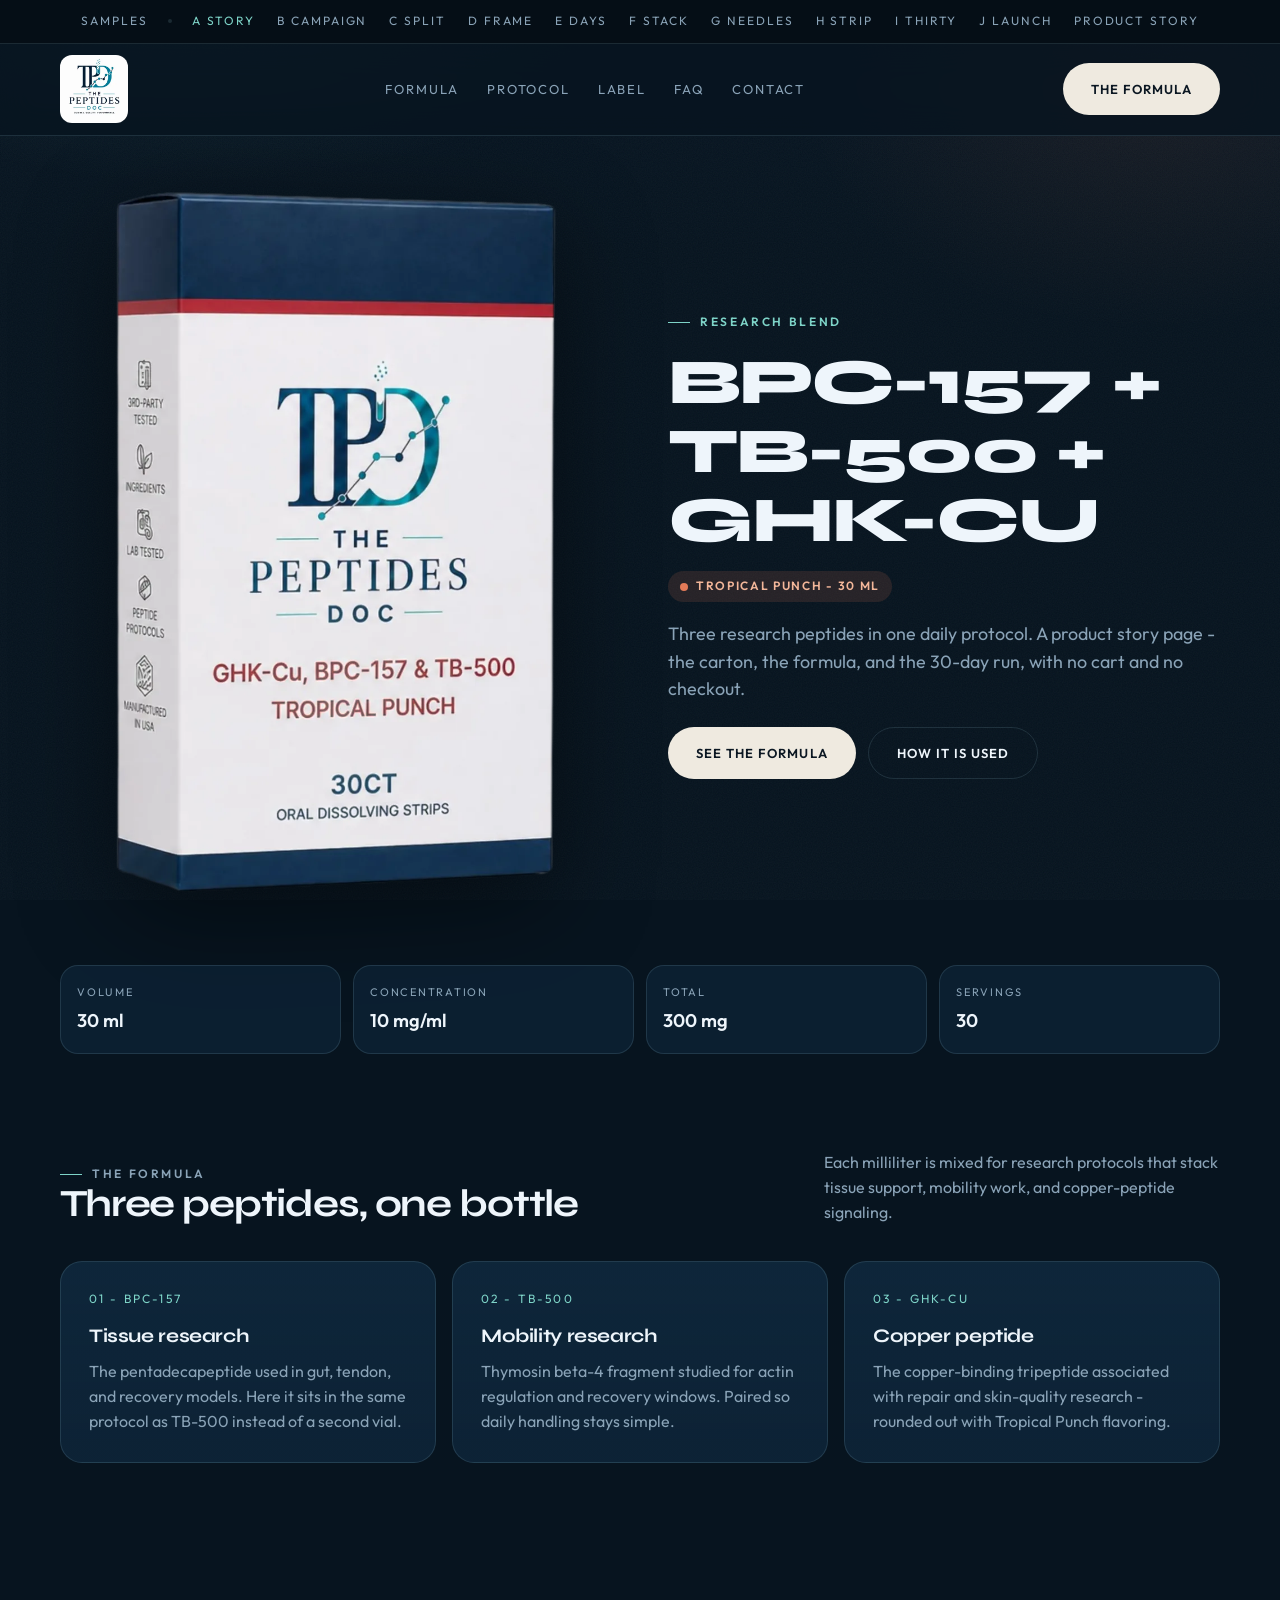
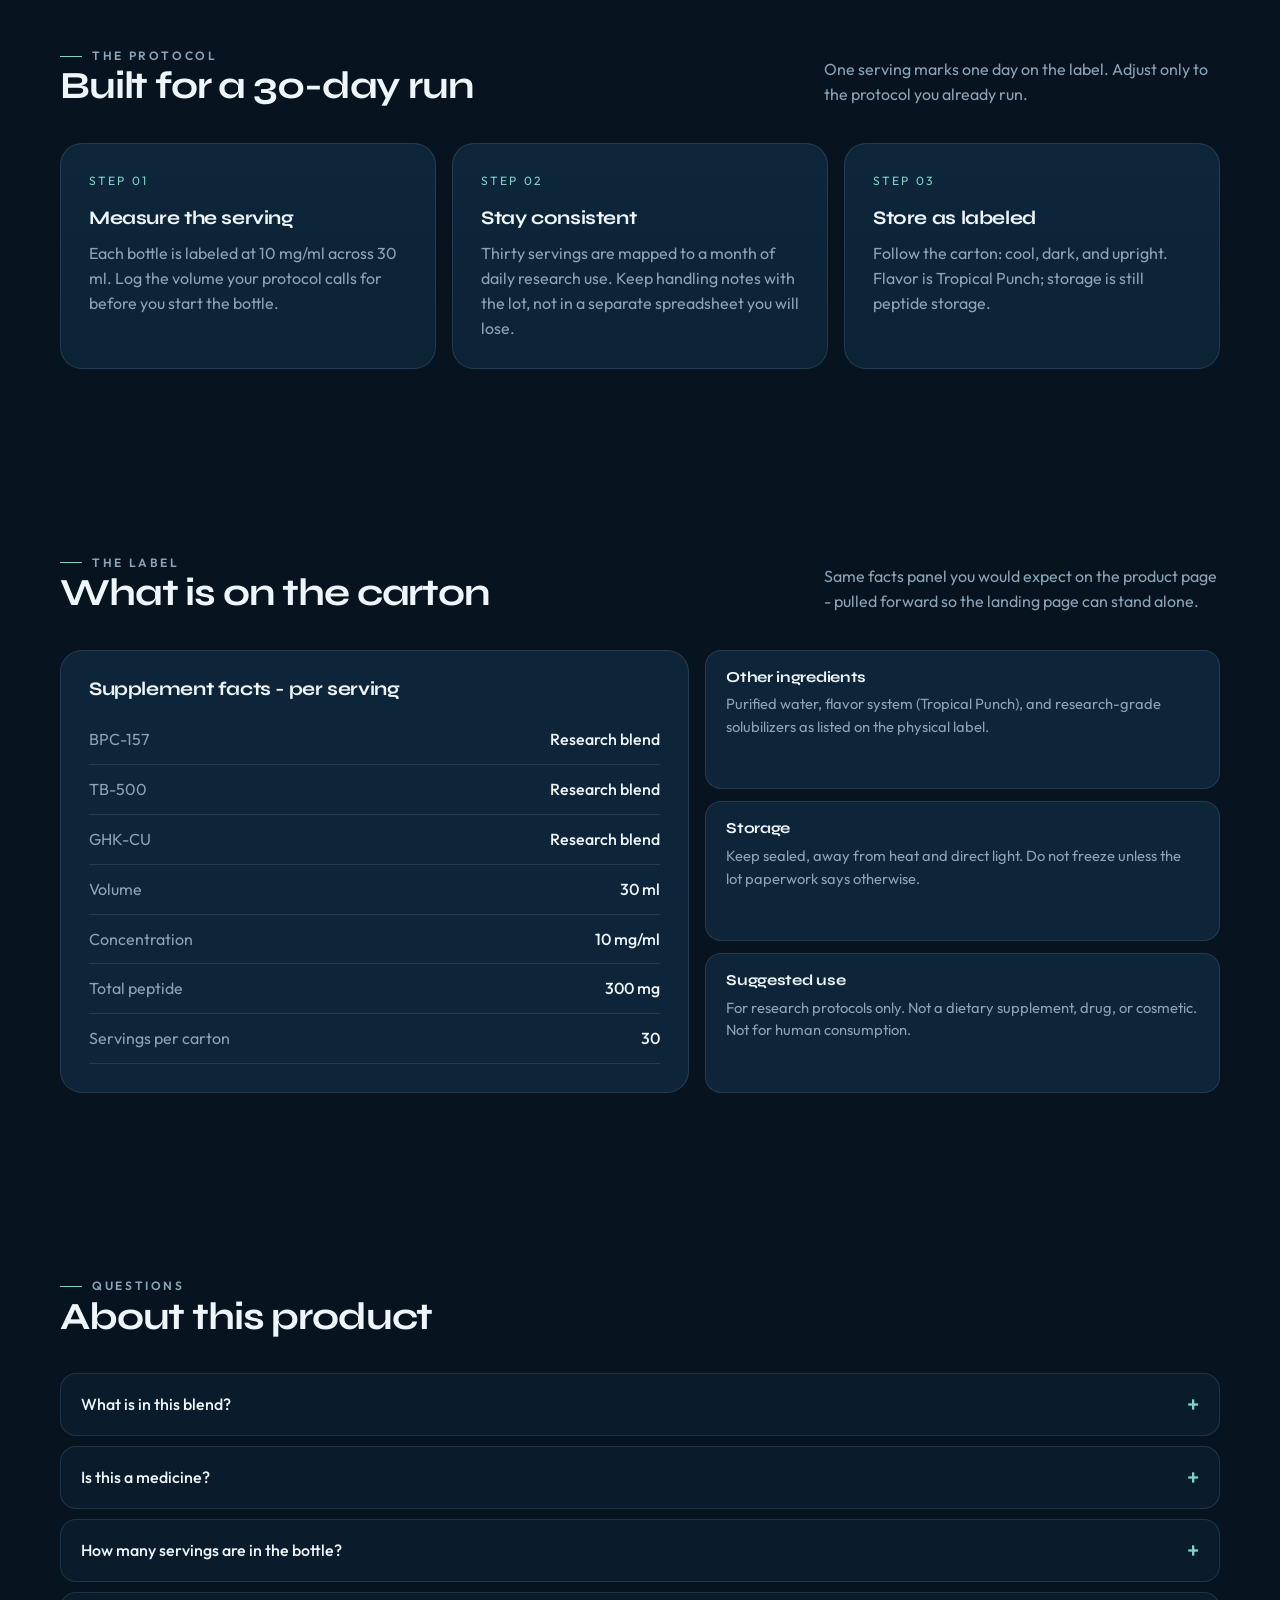
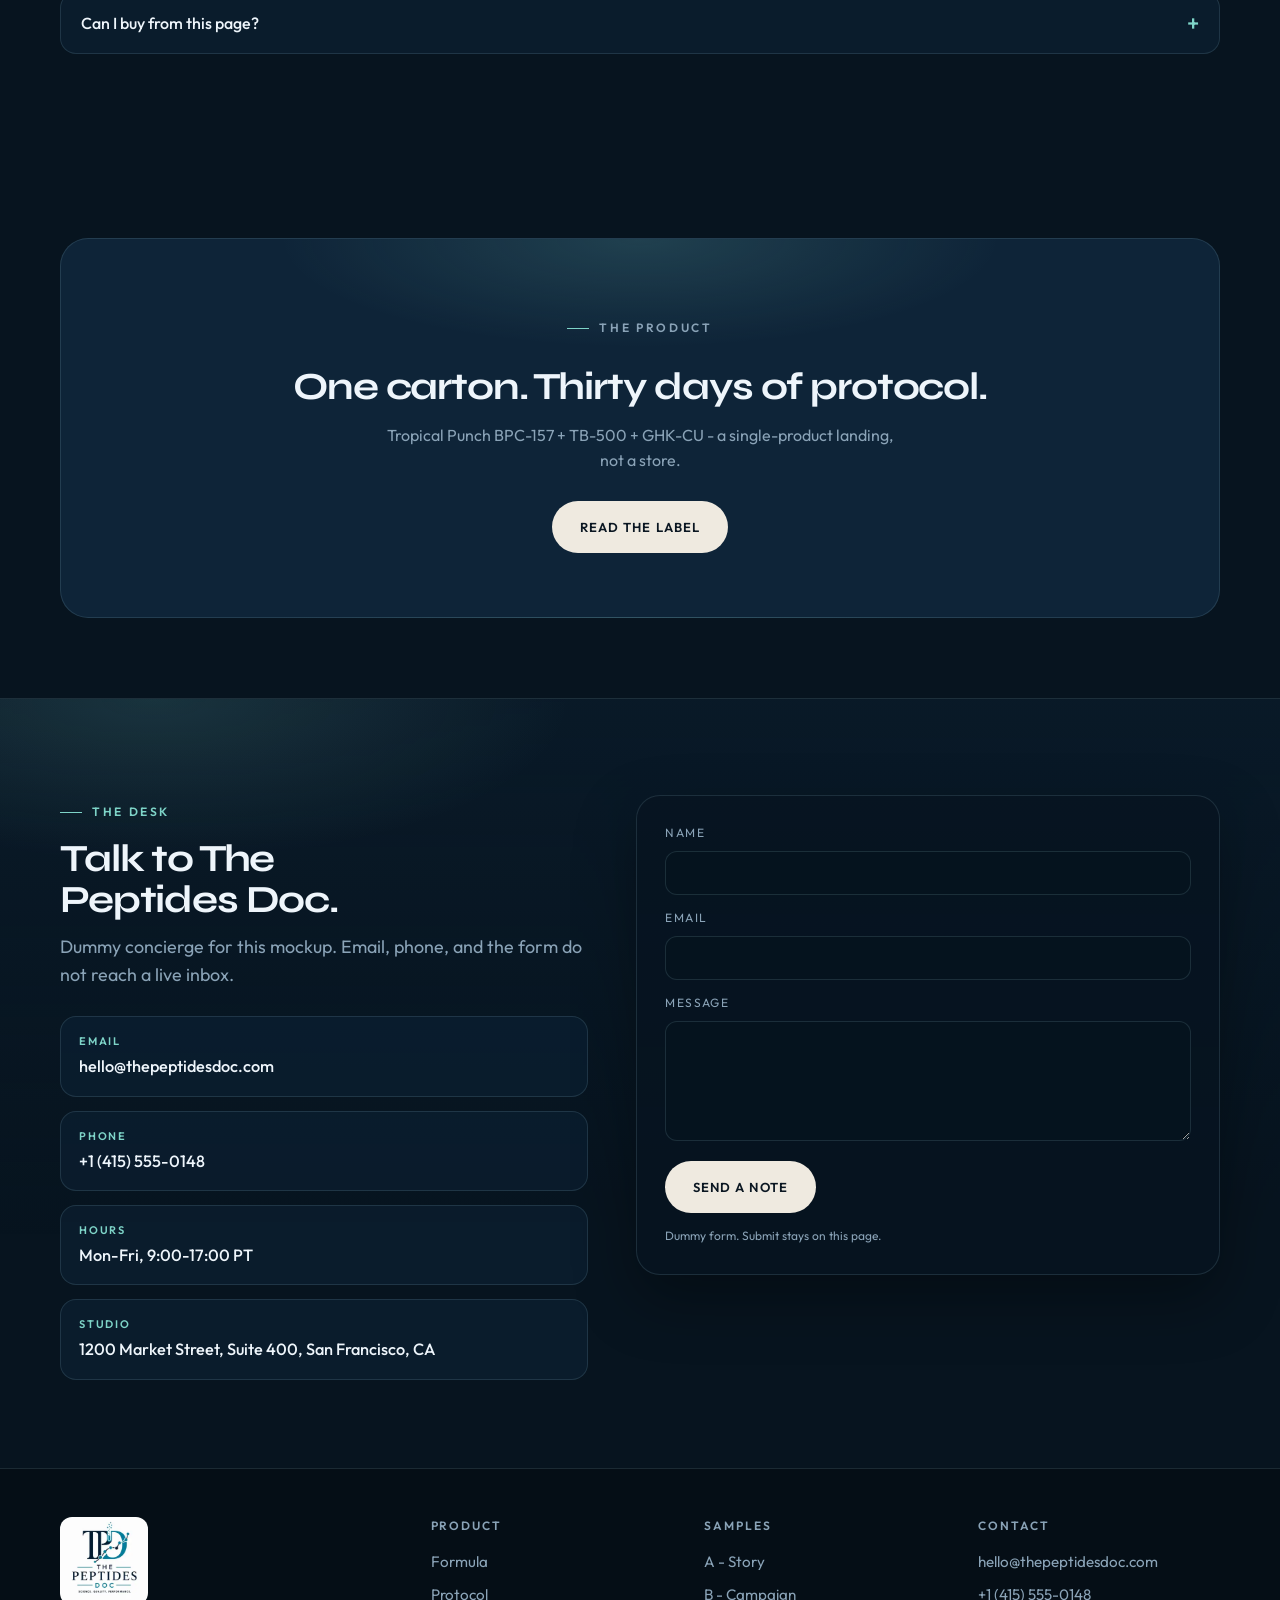
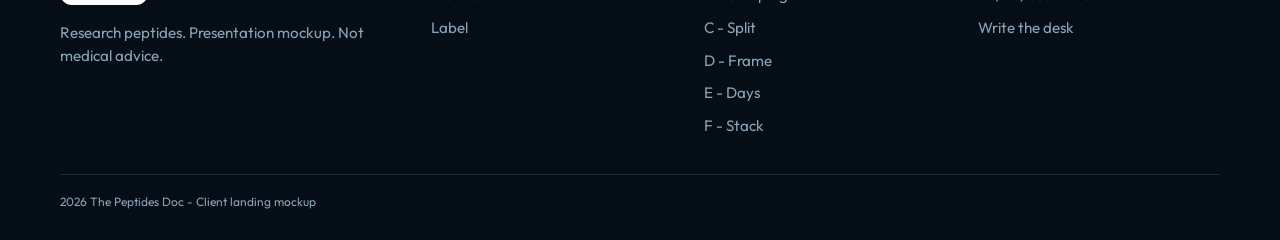
==== commit f3cf240a: "add new landing page" ====
--- a/samples/a-store-matched copy.html
+++ b/samples/a-store-matched copy.html
@@ -24,6 +24,7 @@
     <a href="h-needles.html">H Strip</a>
     <a href="i-needles.html">I Thirty</a>
     <a href="j-launch.html">J Launch</a>
+    <a href="product-story.html">Product Story</a>
   </div>
   <header class="site-header">
     <div class="header-inner">
